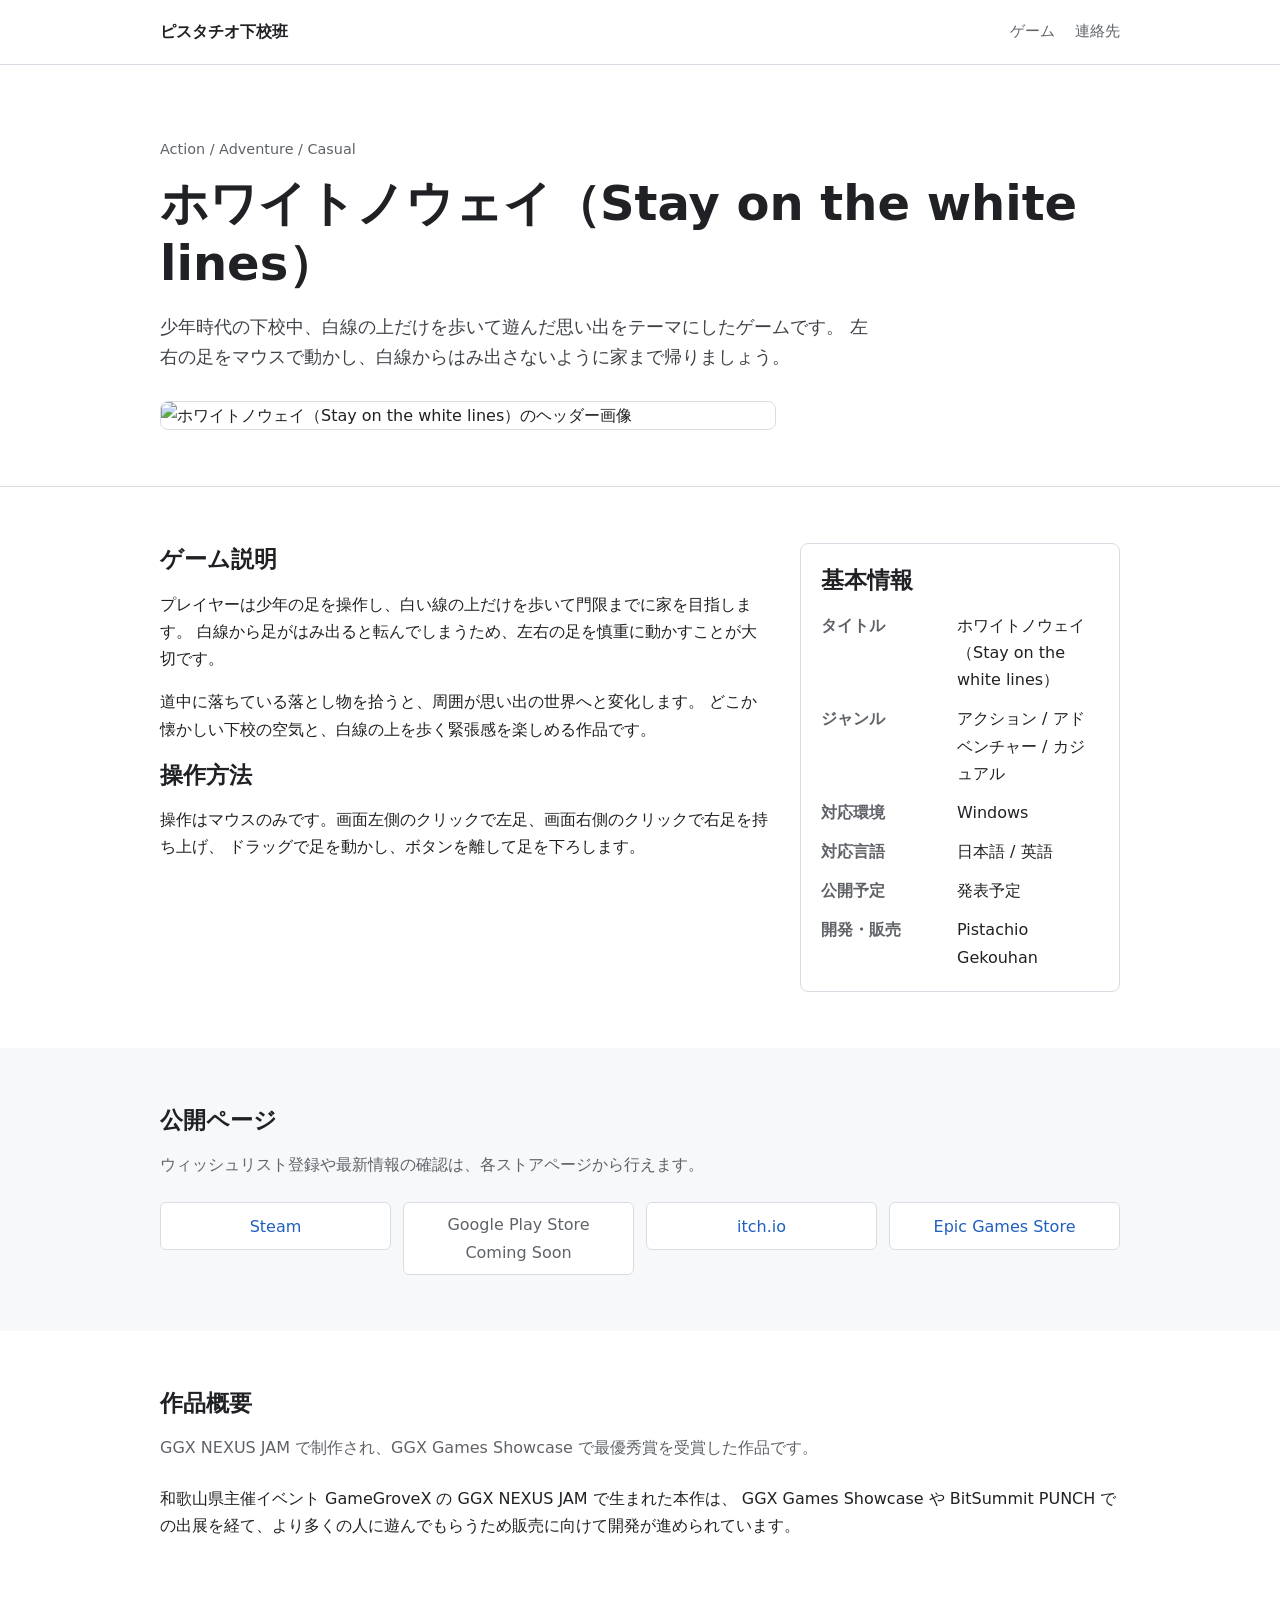
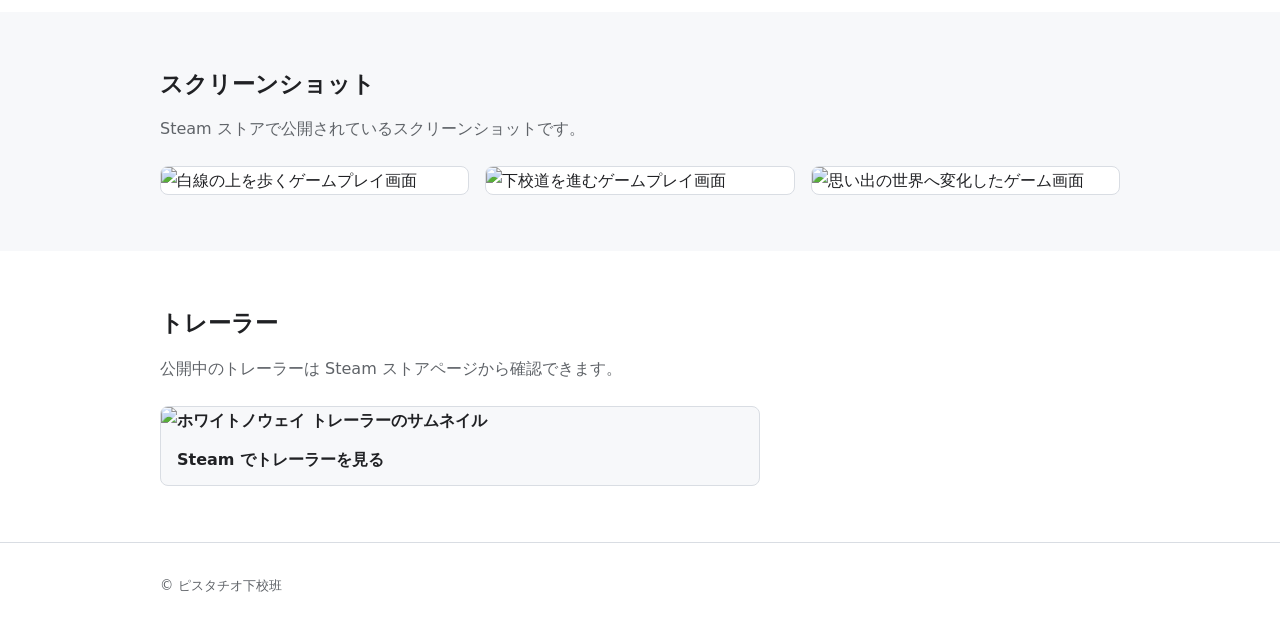
==== games/white_no_way.html @ f3c6f1cb "ウェブサイト追加" ====
<!doctype html>
<html lang="ja">
<head>
  <meta charset="utf-8">
  <meta name="viewport" content="width=device-width, initial-scale=1">
  <title>ホワイトノウェイ（Stay on the white lines） | ピスタチオ下校班</title>
  <meta name="description" content="ピスタチオ下校班のゲーム『ホワイトノウェイ（Stay on the white lines）』紹介ページです。白線の上だけを歩いて家を目指す、少年時代の下校の記憶をテーマにしたアクションアドベンチャーです。">
  <link rel="stylesheet" href="../assets/styles.css">
</head>
<body>
  <header class="site-header">
    <div class="container header-inner">
      <a class="site-title" href="../index.html">ピスタチオ下校班</a>
      <nav class="site-nav" aria-label="メインナビゲーション">
        <a href="../index.html#games">ゲーム</a>
        <a href="../index.html#contact">連絡先</a>
      </nav>
    </div>
  </header>

  <main>
    <article class="game-page">
      <header class="game-hero">
        <div class="container">
          <p class="eyebrow">Action / Adventure / Casual</p>
          <h1>ホワイトノウェイ（Stay on the white lines）</h1>
          <p class="lead">
            少年時代の下校中、白線の上だけを歩いて遊んだ思い出をテーマにしたゲームです。
            左右の足をマウスで動かし、白線からはみ出さないように家まで帰りましょう。
          </p>
          <img class="hero-image" src="https://shared.akamai.steamstatic.com/store_item_assets/steam/apps/4652090/7f97c23b6f577da8d2be5a673701d8334d29deb3/header_japanese.jpg?t=1781358412" alt="ホワイトノウェイ（Stay on the white lines）のヘッダー画像">
        </div>
      </header>

      <section class="section">
        <div class="container two-column">
          <div>
            <h2>ゲーム説明</h2>
            <p>
              プレイヤーは少年の足を操作し、白い線の上だけを歩いて門限までに家を目指します。
              白線から足がはみ出ると転んでしまうため、左右の足を慎重に動かすことが大切です。
            </p>
            <p>
              道中に落ちている落とし物を拾うと、周囲が思い出の世界へと変化します。
              どこか懐かしい下校の空気と、白線の上を歩く緊張感を楽しめる作品です。
            </p>
            <h2>操作方法</h2>
            <p>
              操作はマウスのみです。画面左側のクリックで左足、画面右側のクリックで右足を持ち上げ、
              ドラッグで足を動かし、ボタンを離して足を下ろします。
            </p>
          </div>

          <aside class="info-panel" aria-label="基本情報">
            <h2>基本情報</h2>
            <dl class="meta-list">
              <div>
                <dt>タイトル</dt>
                <dd>ホワイトノウェイ（Stay on the white lines）</dd>
              </div>
              <div>
                <dt>ジャンル</dt>
                <dd>アクション / アドベンチャー / カジュアル</dd>
              </div>
              <div>
                <dt>対応環境</dt>
                <dd>Windows</dd>
              </div>
              <div>
                <dt>対応言語</dt>
                <dd>日本語 / 英語</dd>
              </div>
              <div>
                <dt>公開予定</dt>
                <dd>発表予定</dd>
              </div>
              <div>
                <dt>開発・販売</dt>
                <dd>Pistachio Gekouhan</dd>
              </div>
            </dl>
          </aside>
        </div>
      </section>

      <section class="section section-muted">
        <div class="container">
          <div class="section-heading">
            <h2>公開ページ</h2>
            <p>ウィッシュリスト登録や最新情報の確認は、各ストアページから行えます。</p>
          </div>
          <ul class="store-links">
            <li><a href="https://store.steampowered.com/app/4652090/Stay_on_the_white_lines/" target="_blank" rel="noopener noreferrer">Steam</a></li>
            <li><span>Google Play Store<br>Coming Soon</span></li>
            <li><a href="https://kitanakayu.itch.io/ggx-hakusenno-way" target="_blank" rel="noopener noreferrer">itch.io</a></li>
            <li><a href="https://store.epicgames.com/p/stay-on-the-white-lines-1c7e2f" target="_blank" rel="noopener noreferrer">Epic Games Store</a></li>
          </ul>
        </div>
      </section>

      <section class="section">
        <div class="container">
          <div class="section-heading">
            <h2>作品概要</h2>
            <p>GGX NEXUS JAM で制作され、GGX Games Showcase で最優秀賞を受賞した作品です。</p>
          </div>
          <p>
            和歌山県主催イベント GameGroveX の GGX NEXUS JAM で生まれた本作は、
            GGX Games Showcase や BitSummit PUNCH での出展を経て、より多くの人に遊んでもらうため販売に向けて開発が進められています。
          </p>
        </div>
      </section>

      <section class="section section-muted">
        <div class="container">
          <div class="section-heading">
            <h2>スクリーンショット</h2>
            <p>Steam ストアで公開されているスクリーンショットです。</p>
          </div>
          <div class="screenshot-grid">
            <figure class="screenshot-card">
              <img src="https://shared.akamai.steamstatic.com/store_item_assets/steam/apps/4652090/aabc3fc9ba23499941a52b4c08c86280db0eb952/ss_aabc3fc9ba23499941a52b4c08c86280db0eb952.600x338.jpg?t=1781358412" alt="白線の上を歩くゲームプレイ画面">
            </figure>
            <figure class="screenshot-card">
              <img src="https://shared.akamai.steamstatic.com/store_item_assets/steam/apps/4652090/de60ebc79d4eb50a63895b39dc64c25261209b73/ss_de60ebc79d4eb50a63895b39dc64c25261209b73.600x338.jpg?t=1781358412" alt="下校道を進むゲームプレイ画面">
            </figure>
            <figure class="screenshot-card">
              <img src="https://shared.akamai.steamstatic.com/store_item_assets/steam/apps/4652090/d41a83c8a5f630579b6f49505f16ff12199385a9/ss_d41a83c8a5f630579b6f49505f16ff12199385a9.600x338.jpg?t=1781358412" alt="思い出の世界へ変化したゲーム画面">
            </figure>
          </div>
        </div>
      </section>

      <section class="section">
        <div class="container">
          <div class="section-heading">
            <h2>トレーラー</h2>
            <p>公開中のトレーラーは Steam ストアページから確認できます。</p>
          </div>
          <a class="trailer-link" href="https://store.steampowered.com/app/4652090/Stay_on_the_white_lines/" target="_blank" rel="noopener noreferrer">
            <img src="https://shared.akamai.steamstatic.com/store_item_assets/steam/apps/257340842/dafaa466e08ffed1e26caa80cd48c03c2a00f8e4/movie_600x337.jpg?t=1779379446" alt="ホワイトノウェイ トレーラーのサムネイル">
            <span>Steam でトレーラーを見る</span>
          </a>
        </div>
      </section>
    </article>
  </main>

  <footer class="site-footer">
    <div class="container">
      <small>&copy; ピスタチオ下校班</small>
    </div>
  </footer>
</body>
</html>
---- assets/styles.css ----
:root {
  --color-text: #202124;
  --color-muted: #5f6368;
  --color-border: #d9dde3;
  --color-bg: #ffffff;
  --color-bg-muted: #f7f8fa;
  --color-link: #1f5fbf;
  --color-link-hover: #174a95;
  --container: 960px;
}

* {
  box-sizing: border-box;
}

html {
  scroll-behavior: smooth;
}

body {
  margin: 0;
  color: var(--color-text);
  background: var(--color-bg);
  font-family: system-ui, -apple-system, BlinkMacSystemFont, "Segoe UI", sans-serif;
  line-height: 1.7;
}

a {
  color: var(--color-link);
  text-decoration-thickness: 1px;
  text-underline-offset: 0.18em;
}

a:hover {
  color: var(--color-link-hover);
}

.container {
  width: min(100% - 32px, var(--container));
  margin: 0 auto;
}

.narrow {
  max-width: 760px;
}

.site-header {
  border-bottom: 1px solid var(--color-border);
  background: var(--color-bg);
}

.header-inner {
  display: flex;
  align-items: center;
  justify-content: space-between;
  gap: 24px;
  min-height: 64px;
}

.site-title {
  color: var(--color-text);
  font-weight: 700;
  text-decoration: none;
  white-space: nowrap;
}

.site-nav {
  display: flex;
  flex-wrap: wrap;
  justify-content: flex-end;
  gap: 12px 20px;
  font-size: 0.95rem;
}

.site-nav a {
  color: var(--color-muted);
  text-decoration: none;
}

.site-nav a:hover {
  color: var(--color-text);
}

.hero,
.game-hero {
  padding: 72px 0 56px;
  border-bottom: 1px solid var(--color-border);
}

.eyebrow {
  margin: 0 0 12px;
  color: var(--color-muted);
  font-size: 0.9rem;
  letter-spacing: 0;
}

h1,
h2,
h3,
p {
  overflow-wrap: anywhere;
}

h1 {
  margin: 0;
  font-size: 3rem;
  line-height: 1.25;
  letter-spacing: 0;
}

h2 {
  margin: 0 0 16px;
  font-size: 1.45rem;
  line-height: 1.35;
  letter-spacing: 0;
}

h3 {
  margin: 0 0 8px;
  font-size: 1.1rem;
  line-height: 1.4;
  letter-spacing: 0;
}

p {
  margin: 0 0 16px;
}

.lead {
  max-width: 720px;
  margin-top: 20px;
  color: #3f4348;
  font-size: 1.1rem;
}

.hero-image {
  display: block;
  width: min(100%, 616px);
  height: auto;
  margin-top: 28px;
  border: 1px solid var(--color-border);
  border-radius: 8px;
}

.section {
  padding: 56px 0;
}

.section-muted {
  background: var(--color-bg-muted);
}

.section-heading {
  margin-bottom: 24px;
}

.section-heading p {
  color: var(--color-muted);
}

.game-list {
  display: grid;
  gap: 16px;
}

.game-item {
  display: flex;
  align-items: center;
  justify-content: space-between;
  gap: 24px;
  padding: 20px;
  border: 1px solid var(--color-border);
  border-radius: 8px;
  background: var(--color-bg);
}

.game-item p {
  margin-bottom: 0;
  color: var(--color-muted);
}

.button {
  display: inline-flex;
  align-items: center;
  justify-content: center;
  min-height: 44px;
  padding: 8px 16px;
  border: 1px solid var(--color-link);
  border-radius: 6px;
  color: var(--color-link);
  font-weight: 700;
  text-decoration: none;
  white-space: nowrap;
}

.button:hover {
  border-color: var(--color-link-hover);
  color: var(--color-link-hover);
}

.contact-list,
.meta-list {
  display: grid;
  gap: 12px;
  margin: 16px 0 0;
}

.contact-list div,
.meta-list div {
  display: grid;
  grid-template-columns: 120px 1fr;
  gap: 16px;
}

dt {
  color: var(--color-muted);
  font-weight: 700;
}

dd {
  margin: 0;
}

.two-column {
  display: grid;
  grid-template-columns: minmax(0, 1fr) 320px;
  gap: 32px;
  align-items: start;
}

.info-panel {
  padding: 20px;
  border: 1px solid var(--color-border);
  border-radius: 8px;
  background: var(--color-bg);
}

.store-links {
  display: grid;
  grid-template-columns: repeat(4, minmax(0, 1fr));
  gap: 12px;
  padding: 0;
  margin: 0;
  list-style: none;
}

.store-links a,
.store-links span {
  display: flex;
  align-items: center;
  justify-content: center;
  min-height: 48px;
  padding: 8px 12px;
  border: 1px solid var(--color-border);
  border-radius: 6px;
  background: var(--color-bg);
  text-align: center;
  text-decoration: none;
}

.store-links span {
  color: var(--color-muted);
}

.screenshot-grid {
  display: grid;
  grid-template-columns: repeat(3, minmax(0, 1fr));
  gap: 16px;
}

.media-placeholder,
.video-placeholder {
  display: grid;
  place-items: center;
  min-height: 180px;
  margin: 0;
  border: 1px dashed var(--color-border);
  border-radius: 8px;
  background: var(--color-bg-muted);
  color: var(--color-muted);
  text-align: center;
}

.video-placeholder {
  aspect-ratio: 16 / 9;
  min-height: 220px;
}

.screenshot-card {
  margin: 0;
  overflow: hidden;
  border: 1px solid var(--color-border);
  border-radius: 8px;
  background: var(--color-bg);
}

.screenshot-card img,
.trailer-link img {
  display: block;
  width: 100%;
  height: auto;
}

.trailer-link {
  display: grid;
  max-width: 600px;
  overflow: hidden;
  border: 1px solid var(--color-border);
  border-radius: 8px;
  background: var(--color-bg-muted);
  color: var(--color-text);
  font-weight: 700;
  text-decoration: none;
}

.trailer-link span {
  padding: 12px 16px;
}

.site-footer {
  padding: 28px 0;
  border-top: 1px solid var(--color-border);
  color: var(--color-muted);
}

@media (max-width: 720px) {
  .header-inner,
  .game-item {
    align-items: flex-start;
    flex-direction: column;
  }

  .site-nav {
    justify-content: flex-start;
  }

  .hero,
  .game-hero {
    padding: 48px 0 40px;
  }

  .section {
    padding: 40px 0;
  }

  h1 {
    font-size: 2.25rem;
  }

  .two-column,
  .store-links,
  .screenshot-grid {
    grid-template-columns: 1fr;
  }

  .contact-list div,
  .meta-list div {
    grid-template-columns: 1fr;
    gap: 2px;
  }
}
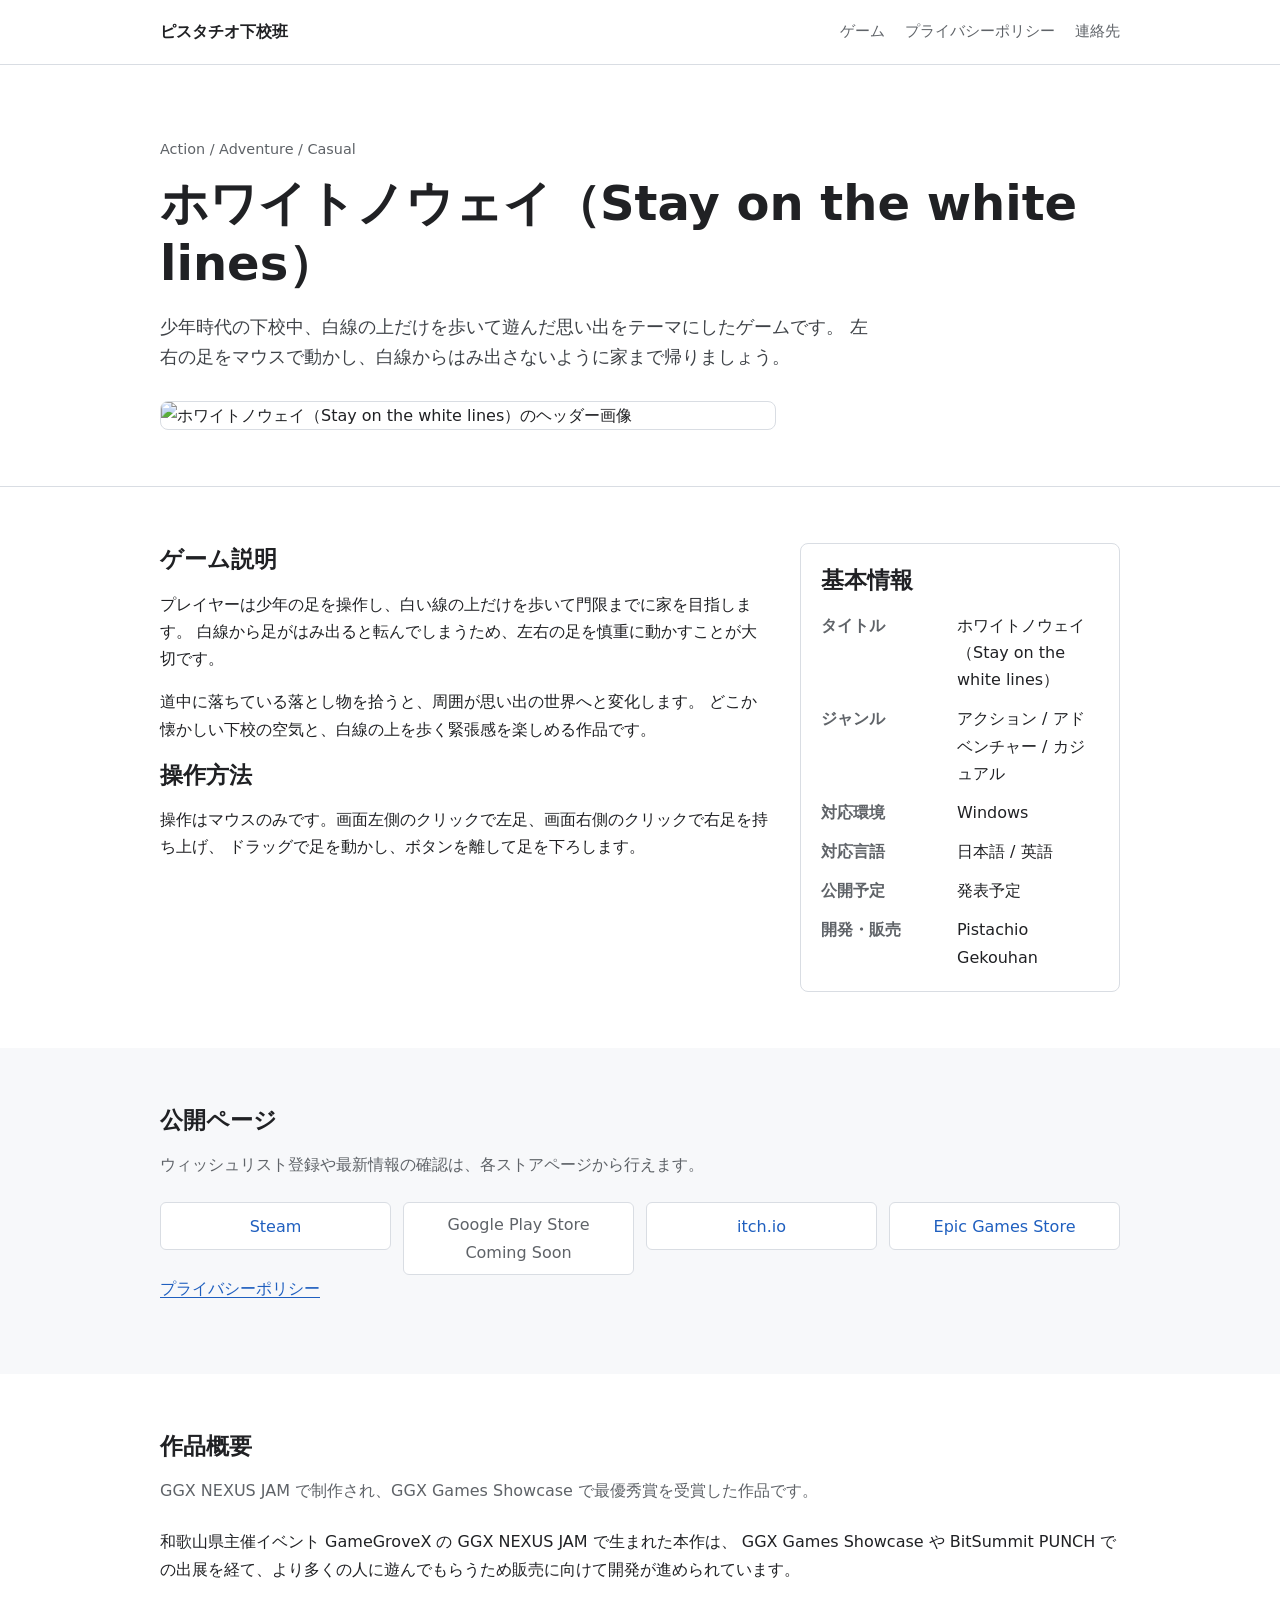
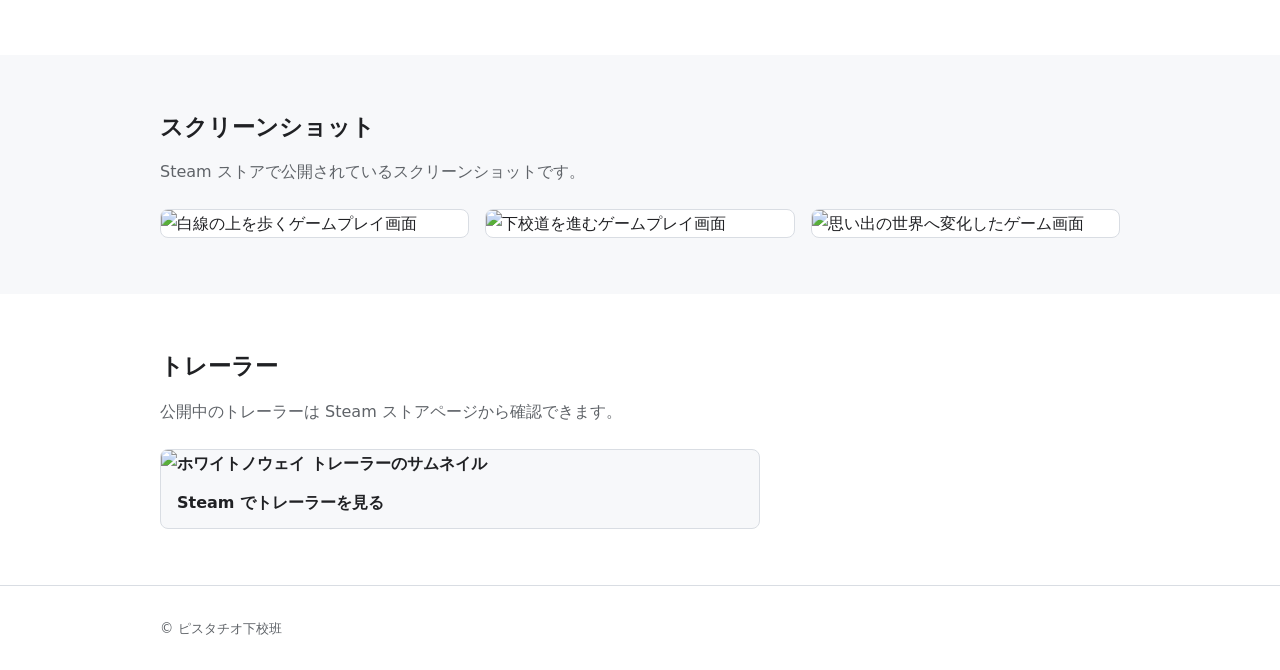
==== commit b8214c67: "ホワイトノウェイのプライバシーポリシーのページを追加" ====
--- a/games/white_no_way.html
+++ b/games/white_no_way.html
@@ -13,6 +13,7 @@
       <a class="site-title" href="../index.html">ピスタチオ下校班</a>
       <nav class="site-nav" aria-label="メインナビゲーション">
         <a href="../index.html#games">ゲーム</a>
+        <a href="white_no_way_privacy.html">プライバシーポリシー</a>
         <a href="../index.html#contact">連絡先</a>
       </nav>
     </div>
@@ -95,6 +96,7 @@
             <li><a href="https://kitanakayu.itch.io/ggx-hakusenno-way" target="_blank" rel="noopener noreferrer">itch.io</a></li>
             <li><a href="https://store.epicgames.com/p/stay-on-the-white-lines-1c7e2f" target="_blank" rel="noopener noreferrer">Epic Games Store</a></li>
           </ul>
+          <p><a href="white_no_way_privacy.html">プライバシーポリシー</a></p>
         </div>
       </section>
 
